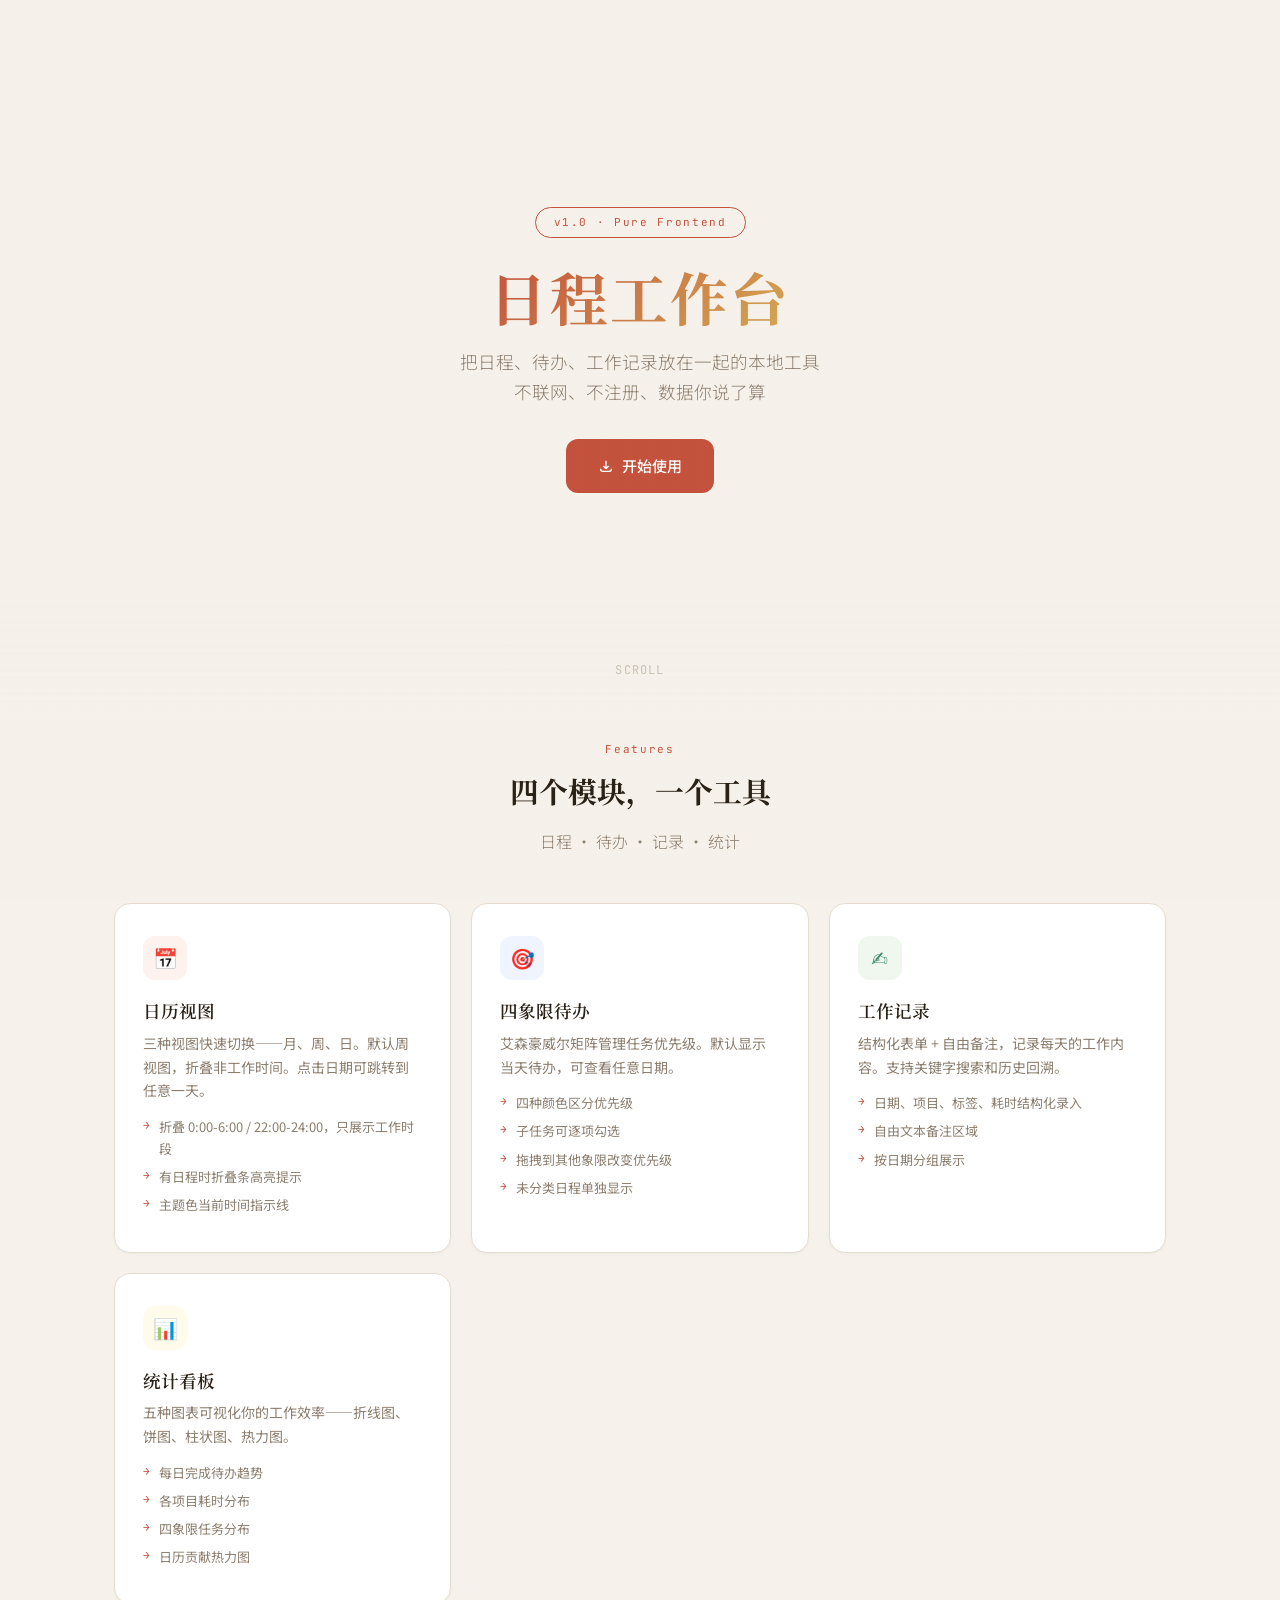
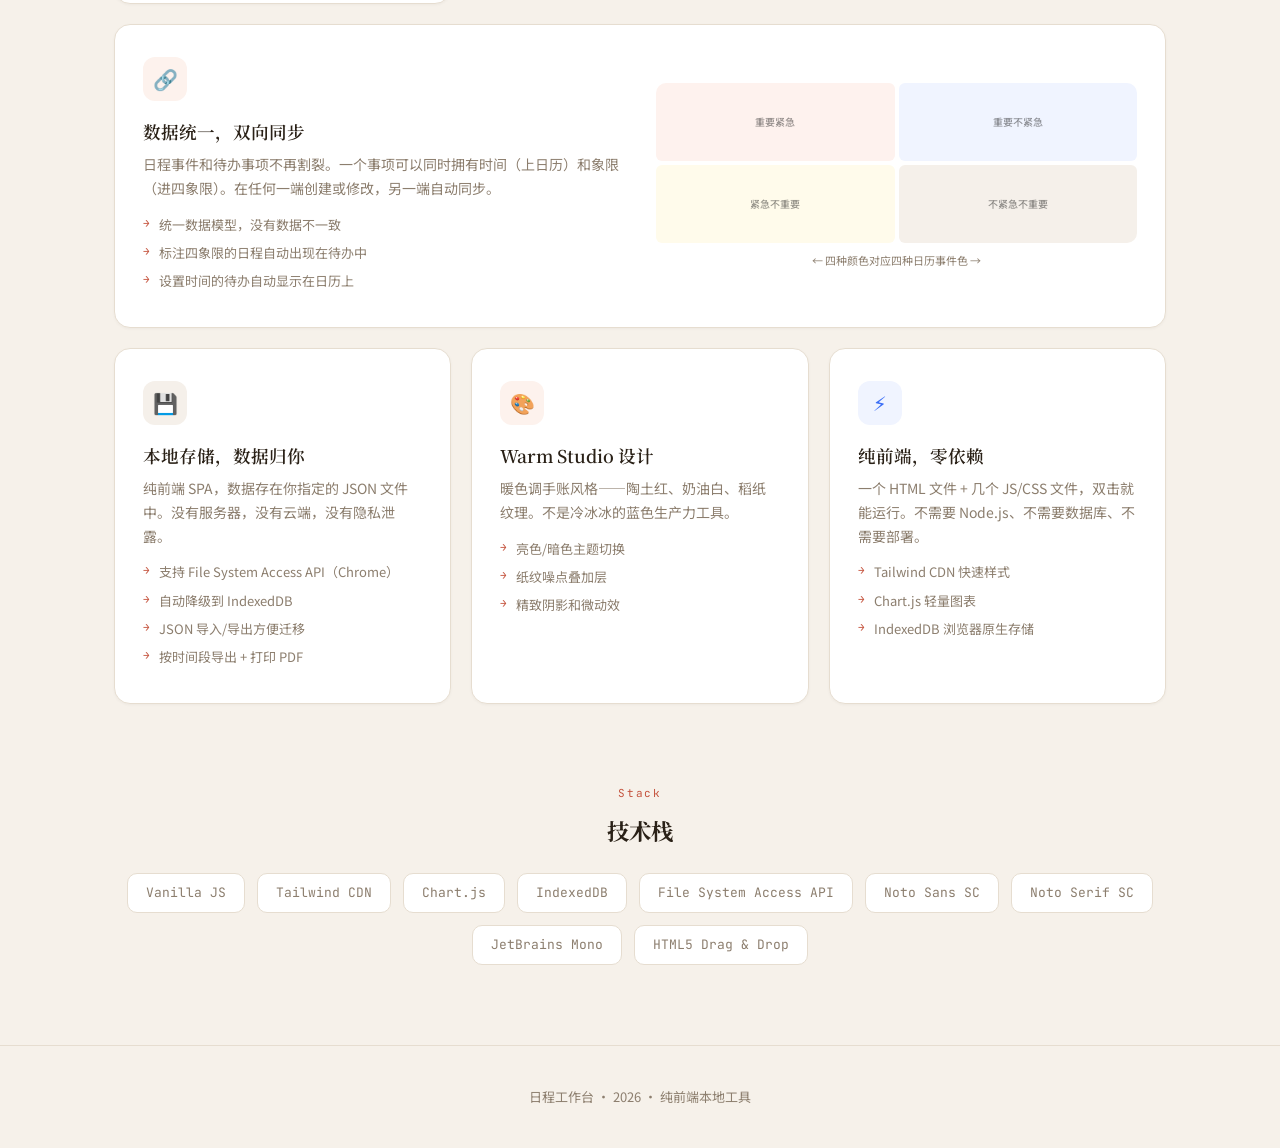
==== docs/features.html @ 126ec4f9 "init: 日程工作台 SPA + sync server" ====
<!DOCTYPE html>
<html lang="zh-CN">
<head>
<meta charset="UTF-8">
<meta name="viewport" content="width=device-width, initial-scale=1.0">
<title>日程工作台 · 功能介绍</title>
<link rel="preconnect" href="https://fonts.googleapis.com">
<link rel="preconnect" href="https://fonts.gstatic.com" crossorigin>
<link href="https://fonts.googleapis.com/css2?family=Noto+Serif+SC:wght@400;600;700&family=Noto+Sans+SC:wght@300;400;500;600;700&family=JetBrains+Mono:wght@400;500&display=swap" rel="stylesheet">
<style>
:root {
  --font-serif: 'Noto Serif SC', serif;
  --font-sans: 'Noto Sans SC', system-ui, sans-serif;
  --font-mono: 'JetBrains Mono', monospace;
  --warm-bg: #f6f1ea;
  --warm-surface: #ffffff;
  --warm-text: #2a2117;
  --warm-secondary: #8c7e6e;
  --warm-primary: #c4523c;
  --warm-primary-light: #fdf2ed;
  --warm-border: #e6ddd0;
  --warm-accent: #d4a853;
  --shadow-sm: 0 1px 3px rgba(0,0,0,0.04);
  --shadow-md: 0 4px 12px rgba(0,0,0,0.05);
  --shadow-lg: 0 8px 30px rgba(0,0,0,0.06);
}

* { box-sizing: border-box; margin: 0; padding: 0; }

body {
  font-family: var(--font-sans);
  background: var(--warm-bg);
  color: var(--warm-text);
  -webkit-font-smoothing: antialiased;
  line-height: 1.7;
  overflow-x: hidden;
}

/* ─── Paper Texture ─── */
body::before {
  content: '';
  position: fixed; inset: 0;
  pointer-events: none; z-index: 9999;
  opacity: 0.025; mix-blend-mode: multiply;
  background:
    repeating-linear-gradient(0deg, transparent, transparent 1px, rgba(0,0,0,0.04) 1px, rgba(0,0,0,0.04) 2px),
    repeating-linear-gradient(90deg, transparent, transparent 2px, rgba(0,0,0,0.015) 2px, rgba(0,0,0,0.015) 3px);
}

/* ─── Hero ─── */
.hero {
  min-height: 80vh;
  display: flex;
  flex-direction: column;
  align-items: center;
  justify-content: center;
  text-align: center;
  padding: 40px 24px 60px;
  position: relative;
  overflow: hidden;
}
.hero::after {
  content: '';
  position: absolute;
  bottom: 0; left: 0; right: 0;
  height: 120px;
  background: linear-gradient(to top, var(--warm-bg), transparent);
  pointer-events: none;
}
.hero-badge {
  display: inline-block;
  font-family: var(--font-mono);
  font-size: 11px;
  letter-spacing: 0.15em;
  color: var(--warm-primary);
  padding: 5px 18px;
  border: 1px solid var(--warm-primary);
  border-radius: 20px;
  margin-bottom: 24px;
  animation: fadeUp 0.8s ease-out;
}
.hero h1 {
  font-family: var(--font-serif);
  font-size: clamp(2.2rem, 6vw, 3.6rem);
  font-weight: 700;
  letter-spacing: 0.04em;
  line-height: 1.2;
  margin-bottom: 16px;
  animation: fadeUp 0.8s ease-out 0.1s both;
}
.hero h1 span {
  display: inline-block;
  background: linear-gradient(135deg, var(--warm-primary), var(--warm-accent));
  -webkit-background-clip: text;
  -webkit-text-fill-color: transparent;
  background-clip: text;
}
.hero p {
  font-size: 1.1rem;
  color: var(--warm-secondary);
  max-width: 480px;
  margin-bottom: 32px;
  font-weight: 300;
  animation: fadeUp 0.8s ease-out 0.2s both;
}
.hero-cta {
  display: inline-flex;
  align-items: center;
  gap: 8px;
  padding: 14px 32px;
  background: var(--warm-primary);
  color: white;
  border: none;
  border-radius: 12px;
  font-family: var(--font-sans);
  font-size: 15px;
  font-weight: 500;
  cursor: pointer;
  text-decoration: none;
  transition: transform 0.2s, box-shadow 0.2s;
  animation: fadeUp 0.8s ease-out 0.3s both;
}
.hero-cta:hover { transform: translateY(-2px); box-shadow: 0 8px 20px rgba(196,82,60,0.25); }
.hero-scroll {
  position: absolute;
  bottom: 40px;
  left: 50%;
  transform: translateX(-50%);
  animation: bounce 2s infinite;
  font-size: 12px;
  color: var(--warm-secondary);
  font-family: var(--font-mono);
  letter-spacing: 0.1em;
}

/* ─── Features Grid ─── */
.features {
  max-width: 1100px;
  margin: 0 auto;
  padding: 20px 24px 80px;
}
.section-label {
  text-align: center;
  font-family: var(--font-mono);
  font-size: 11px;
  letter-spacing: 0.15em;
  color: var(--warm-primary);
  margin-bottom: 8px;
}
.section-title {
  text-align: center;
  font-family: var(--font-serif);
  font-size: 1.8rem;
  font-weight: 700;
  margin-bottom: 12px;
}
.section-sub {
  text-align: center;
  color: var(--warm-secondary);
  font-weight: 300;
  margin-bottom: 48px;
}
.grid {
  display: grid;
  grid-template-columns: repeat(auto-fit, minmax(300px, 1fr));
  gap: 20px;
}

/* ─── Feature Card ─── */
.feature-card {
  background: var(--warm-surface);
  border: 1px solid var(--warm-border);
  border-radius: 16px;
  padding: 32px 28px;
  box-shadow: var(--shadow-sm);
  transition: box-shadow 0.3s, transform 0.25s;
  position: relative;
  overflow: hidden;
}
.feature-card::before {
  content: '';
  position: absolute;
  top: 0; left: 0; right: 0;
  height: 3px;
  background: linear-gradient(90deg, var(--warm-primary), var(--warm-accent));
  opacity: 0;
  transition: opacity 0.3s;
}
.feature-card:hover::before { opacity: 1; }
.feature-card:hover { box-shadow: var(--shadow-lg); transform: translateY(-4px); }
.feature-icon {
  width: 44px; height: 44px;
  border-radius: 12px;
  display: flex; align-items: center; justify-content: center;
  margin-bottom: 16px;
  font-size: 20px;
}
.feature-card h3 { font-family: var(--font-serif); font-size: 1.1rem; font-weight: 600; margin-bottom: 6px; }
.feature-card p { font-size: 14px; color: var(--warm-secondary); line-height: 1.7; }
.feature-card ul { margin-top: 10px; list-style: none; }
.feature-card li {
  font-size: 13px;
  color: var(--warm-secondary);
  padding: 3px 0;
  padding-left: 16px;
  position: relative;
}
.feature-card li::before {
  content: '→';
  position: absolute;
  left: 0;
  color: var(--warm-primary);
  font-family: var(--font-mono);
  font-size: 11px;
}

/* ─── Wide Card ─── */
.card-wide {
  grid-column: 1 / -1;
  display: grid;
  grid-template-columns: 1fr 1fr;
  gap: 32px;
  align-items: center;
}
@media (max-width: 700px) { .card-wide { grid-template-columns: 1fr; } }
.card-wide .mockup {
  background: linear-gradient(145deg, #faf7f2, #f0e8dc);
  border-radius: 14px;
  padding: 20px;
  min-height: 200px;
  border: 1px solid var(--warm-border);
  display: flex;
  align-items: center;
  justify-content: center;
  font-family: var(--font-mono);
  font-size: 12px;
  color: var(--warm-secondary);
  text-align: center;
  line-height: 2;
}

/* ─── Quadrant Grid Demo ─── */
.quadrant-demo {
  display: grid;
  grid-template-columns: 1fr 1fr;
  gap: 4px;
  width: 100%;
  height: 160px;
}
.quadrant-demo div {
  border-radius: 6px;
  display: flex; align-items: center; justify-content: center;
  font-size: 10px;
  font-weight: 500;
  color: rgba(0,0,0,0.4);
  cursor: default;
  transition: transform 0.2s;
}
.quadrant-demo div:hover { transform: scale(1.03); }
.q1 { background: #fef2ee; }
.q2 { background: #f0f4ff; }
.q3 { background: #fffbeb; }
.q4 { background: #f5f0ea; }

/* ─── Calendar Demo ─── */
.cal-demo {
  display: grid;
  grid-template-columns: repeat(7, 1fr);
  gap: 3px;
  width: 100%;
}
.cal-demo .hd { font-size: 9px; text-align: center; color: var(--warm-secondary); padding: 4px 0; font-weight: 600; }
.cal-demo .cell {
  aspect-ratio: 1;
  border-radius: 4px;
  background: rgba(255,255,255,0.6);
  display: flex; align-items: center; justify-content: center;
  font-size: 9px;
  color: var(--warm-secondary);
  border: 1px solid rgba(0,0,0,0.04);
}
.cal-demo .cell.today { background: var(--warm-primary); color: white; font-weight: 600; }
.cal-demo .cell.has-event { border-left: 2px solid var(--warm-primary); }

/* ─── Tech Stack ─── */
.tech-stack {
  max-width: 1100px;
  margin: 0 auto;
  padding: 0 24px 80px;
  text-align: center;
}
.tech-grid {
  display: flex;
  flex-wrap: wrap;
  justify-content: center;
  gap: 12px;
  margin-top: 24px;
}
.tech-item {
  padding: 8px 18px;
  background: var(--warm-surface);
  border: 1px solid var(--warm-border);
  border-radius: 10px;
  font-size: 13px;
  font-family: var(--font-mono);
  color: var(--warm-secondary);
  transition: all 0.2s;
}
.tech-item:hover { border-color: var(--warm-primary); color: var(--warm-primary); }

/* ─── Footer ─── */
footer {
  text-align: center;
  padding: 40px 24px;
  border-top: 1px solid var(--warm-border);
  font-size: 13px;
  color: var(--warm-secondary);
}

/* ─── Animations ─── */
@keyframes fadeUp {
  from { opacity: 0; transform: translateY(20px); }
  to   { opacity: 1; transform: translateY(0); }
}
@keyframes bounce {
  0%, 100% { transform: translateX(-50%) translateY(0); }
  50% { transform: translateX(-50%) translateY(6px); }
}
.feature-card { animation: fadeUp 0.6s ease-out both; }
.feature-card:nth-child(1) { animation-delay: 0.05s; }
.feature-card:nth-child(2) { animation-delay: 0.1s; }
.feature-card:nth-child(3) { animation-delay: 0.15s; }
.feature-card:nth-child(4) { animation-delay: 0.2s; }
.feature-card:nth-child(5) { animation-delay: 0.25s; }
.feature-card:nth-child(6) { animation-delay: 0.3s; }
.feature-card:nth-child(7) { animation-delay: 0.35s; }
.feature-card:nth-child(8) { animation-delay: 0.4s; }
</style>
</head>
<body>

<!-- ═══ HERO ═══ -->
<section class="hero">
  <div class="hero-badge">v1.0 · Pure Frontend</div>
  <h1><span>日程工作台</span></h1>
  <p>把日程、待办、工作记录放在一起的本地工具<br>不联网、不注册、数据你说了算</p>
  <a class="hero-cta" href="javascript:void(0)" onclick="alert('双击 index.html 即可打开')">
    <svg width="16" height="16" viewBox="0 0 24 24" fill="none" stroke="currentColor" stroke-width="2"><path d="M4 16v1a3 3 0 003 3h10a3 3 0 003-3v-1m-4-4l-4 4m0 0l-4-4m4 4V4"/></svg>
    开始使用
  </a>
  <div class="hero-scroll">SCROLL</div>
</section>

<!-- ═══ FEATURES ═══ -->
<section class="features">
  <div class="section-label">Features</div>
  <h2 class="section-title">四个模块，一个工具</h2>
  <p class="section-sub">日程 · 待办 · 记录 · 统计</p>

  <div class="grid">

    <!-- 1 -->
    <div class="feature-card">
      <div class="feature-icon" style="background:#fdf2ed;color:#c4523c;">📅</div>
      <h3>日历视图</h3>
      <p>三种视图快速切换——月、周、日。默认周视图，折叠非工作时间。点击日期可跳转到任意一天。</p>
      <ul>
        <li>折叠 0:00-6:00 / 22:00-24:00，只展示工作时段</li>
        <li>有日程时折叠条高亮提示</li>
        <li>主题色当前时间指示线</li>
      </ul>
    </div>

    <!-- 2 -->
    <div class="feature-card">
      <div class="feature-icon" style="background:#f0f4ff;color:#3b82f6;">🎯</div>
      <h3>四象限待办</h3>
      <p>艾森豪威尔矩阵管理任务优先级。默认显示当天待办，可查看任意日期。</p>
      <ul>
        <li>四种颜色区分优先级</li>
        <li>子任务可逐项勾选</li>
        <li>拖拽到其他象限改变优先级</li>
        <li>未分类日程单独显示</li>
      </ul>
    </div>

    <!-- 3 -->
    <div class="feature-card">
      <div class="feature-icon" style="background:#f0f7ee;color:#3a8c6a;">✍️</div>
      <h3>工作记录</h3>
      <p>结构化表单 + 自由备注，记录每天的工作内容。支持关键字搜索和历史回溯。</p>
      <ul>
        <li>日期、项目、标签、耗时结构化录入</li>
        <li>自由文本备注区域</li>
        <li>按日期分组展示</li>
      </ul>
    </div>

    <!-- 4 -->
    <div class="feature-card">
      <div class="feature-icon" style="background:#fffbeb;color:#b8860b;">📊</div>
      <h3>统计看板</h3>
      <p>五种图表可视化你的工作效率——折线图、饼图、柱状图、热力图。</p>
      <ul>
        <li>每日完成待办趋势</li>
        <li>各项目耗时分布</li>
        <li>四象限任务分布</li>
        <li>日历贡献热力图</li>
      </ul>
    </div>

    <!-- 5: wide card -->
    <div class="feature-card card-wide">
      <div>
        <div class="feature-icon" style="background:#fdf2ed;color:#c4523c;">🔗</div>
        <h3>数据统一，双向同步</h3>
        <p>日程事件和待办事项不再割裂。一个事项可以同时拥有时间（上日历）和象限（进四象限）。在任何一端创建或修改，另一端自动同步。</p>
        <ul>
          <li>统一数据模型，没有数据不一致</li>
          <li>标注四象限的日程自动出现在待办中</li>
          <li>设置时间的待办自动显示在日历上</li>
        </ul>
      </div>
      <div>
        <div class="quadrant-demo">
          <div class="q1" style="border-top-left-radius:10px;">重要紧急</div>
          <div class="q2" style="border-top-right-radius:10px;">重要不紧急</div>
          <div class="q3">紧急不重要</div>
          <div class="q4" style="border-bottom-right-radius:10px;">不紧急不重要</div>
        </div>
        <div style="margin-top:8px;text-align:center;font-size:11px;color:var(--warm-secondary);">← 四种颜色对应四种日历事件色 →</div>
      </div>
    </div>

    <!-- 6 -->
    <div class="feature-card">
      <div class="feature-icon" style="background:#f5f0ea;color:#8c7e6e;">💾</div>
      <h3>本地存储，数据归你</h3>
      <p>纯前端 SPA，数据存在你指定的 JSON 文件中。没有服务器，没有云端，没有隐私泄露。</p>
      <ul>
        <li>支持 File System Access API（Chrome）</li>
        <li>自动降级到 IndexedDB</li>
        <li>JSON 导入/导出方便迁移</li>
        <li>按时间段导出 + 打印 PDF</li>
      </ul>
    </div>

    <!-- 7 -->
    <div class="feature-card">
      <div class="feature-icon" style="background:#fdf2ed;color:#c4523c;">🎨</div>
      <h3>Warm Studio 设计</h3>
      <p>暖色调手账风格——陶土红、奶油白、稻纸纹理。不是冷冰冰的蓝色生产力工具。</p>
      <ul>
        <li>亮色/暗色主题切换</li>
        <li>纸纹噪点叠加层</li>
        <li>精致阴影和微动效</li>
      </ul>
    </div>

    <!-- 8 -->
    <div class="feature-card">
      <div class="feature-icon" style="background:#f0f4ff;color:#3b6ef6;">⚡</div>
      <h3>纯前端，零依赖</h3>
      <p>一个 HTML 文件 + 几个 JS/CSS 文件，双击就能运行。不需要 Node.js、不需要数据库、不需要部署。</p>
      <ul>
        <li>Tailwind CDN 快速样式</li>
        <li>Chart.js 轻量图表</li>
        <li>IndexedDB 浏览器原生存储</li>
      </ul>
    </div>

  </div>
</section>

<!-- ═══ TECH STACK ═══ -->
<section class="tech-stack">
  <div class="section-label">Stack</div>
  <h2 class="section-title" style="font-size:1.4rem;">技术栈</h2>
  <div class="tech-grid">
    <span class="tech-item">Vanilla JS</span>
    <span class="tech-item">Tailwind CDN</span>
    <span class="tech-item">Chart.js</span>
    <span class="tech-item">IndexedDB</span>
    <span class="tech-item">File System Access API</span>
    <span class="tech-item">Noto Sans SC</span>
    <span class="tech-item">Noto Serif SC</span>
    <span class="tech-item">JetBrains Mono</span>
    <span class="tech-item">HTML5 Drag & Drop</span>
  </div>
</section>

<footer>
 日程工作台 · 2026 · 纯前端本地工具
</footer>
</body>
</html>
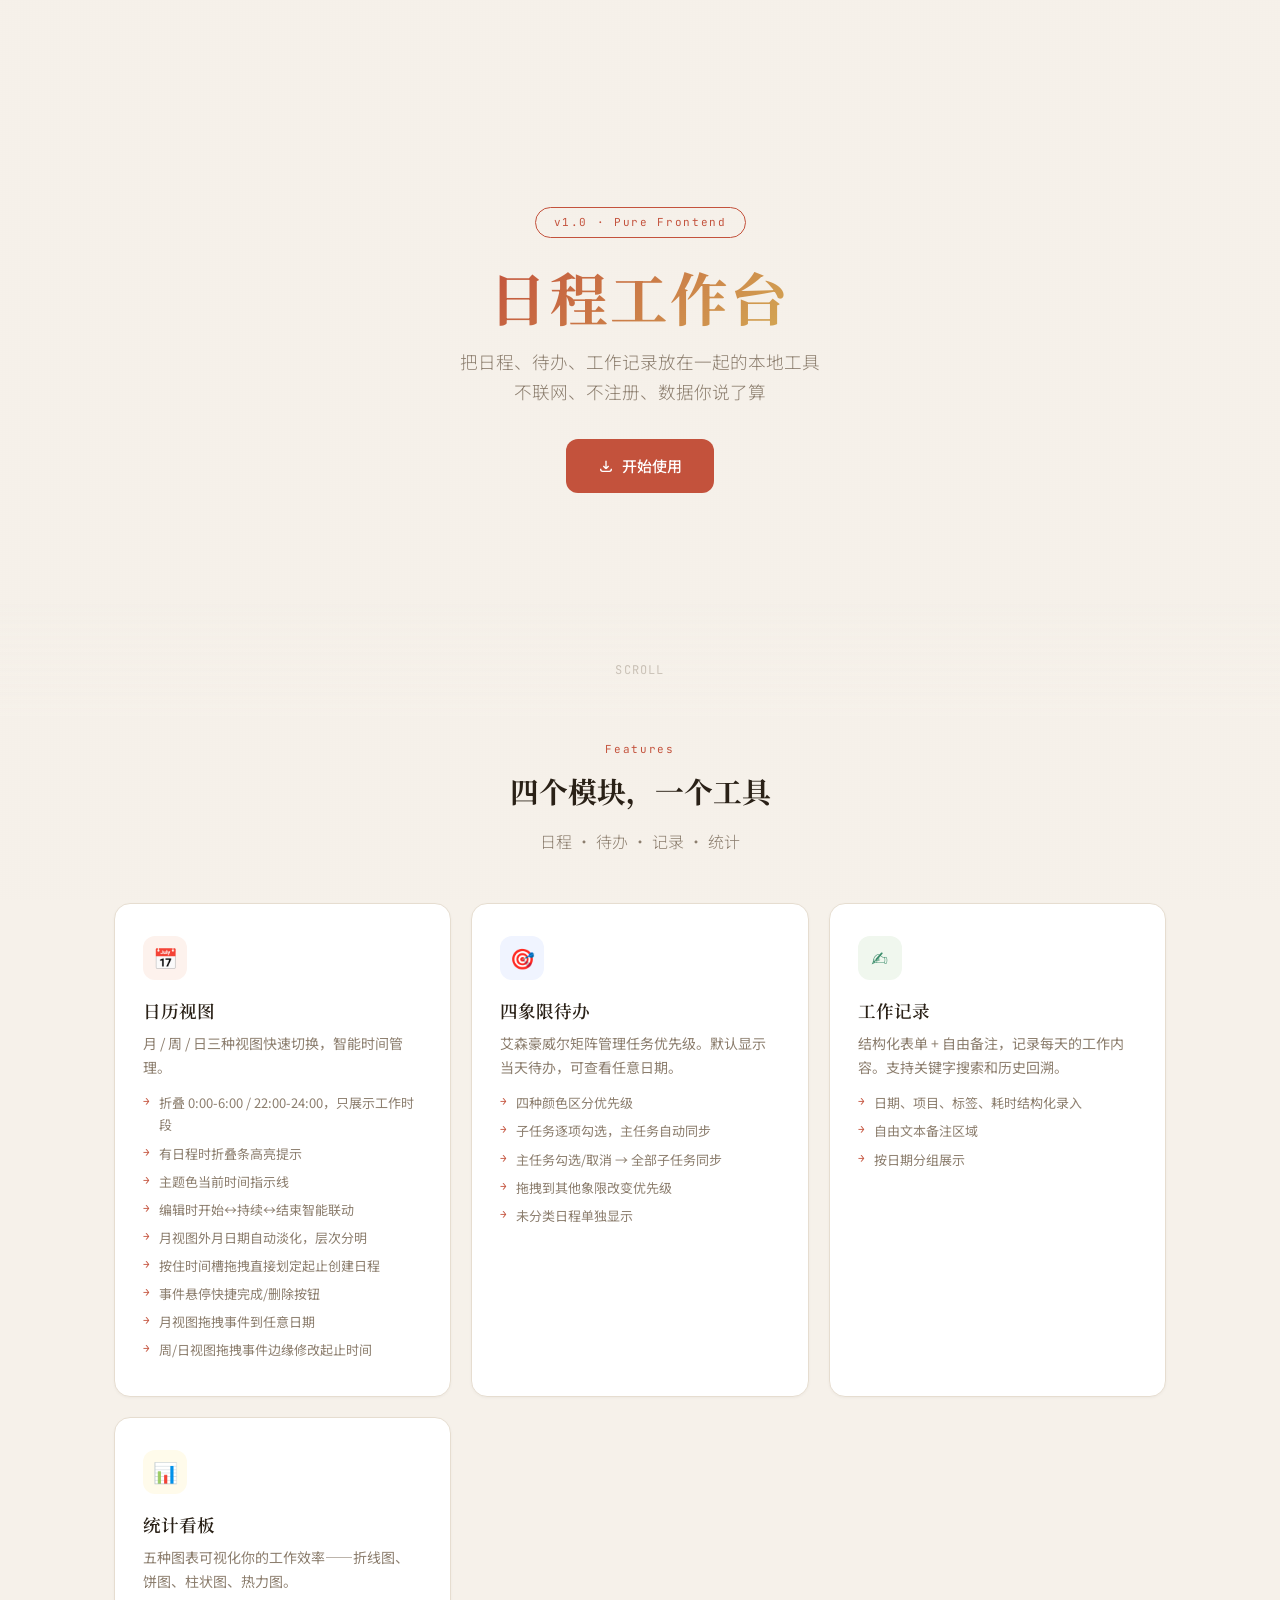
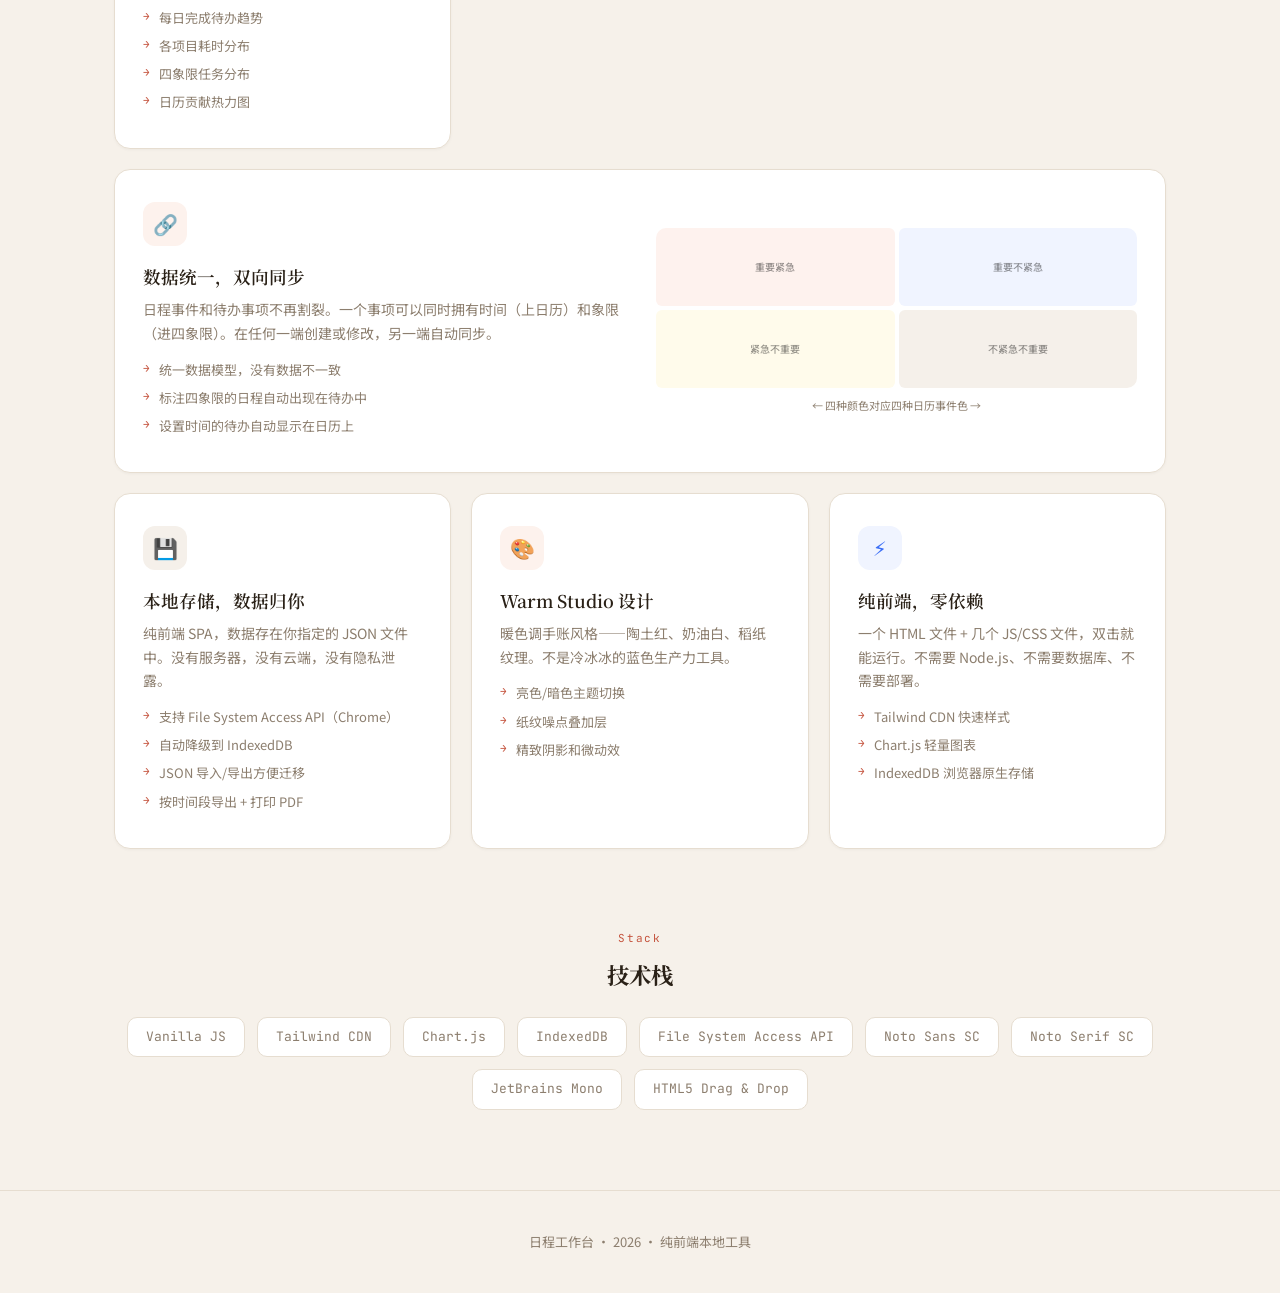
==== commit 1f46c971: "feat: worklog auto-grow/autocomplete/chips, calendar draw-create/resize/quick-actions, modal alert→i" ====
--- a/docs/features.html
+++ b/docs/features.html
@@ -363,11 +363,17 @@
     <div class="feature-card">
       <div class="feature-icon" style="background:#fdf2ed;color:#c4523c;">📅</div>
       <h3>日历视图</h3>
-      <p>三种视图快速切换——月、周、日。默认周视图，折叠非工作时间。点击日期可跳转到任意一天。</p>
+      <p>月 / 周 / 日三种视图快速切换，智能时间管理。</p>
       <ul>
         <li>折叠 0:00-6:00 / 22:00-24:00，只展示工作时段</li>
         <li>有日程时折叠条高亮提示</li>
         <li>主题色当前时间指示线</li>
+        <li>编辑时开始↔持续↔结束智能联动</li>
+        <li>月视图外月日期自动淡化，层次分明</li>
+        <li>按住时间槽拖拽直接划定起止创建日程</li>
+        <li>事件悬停快捷完成/删除按钮</li>
+        <li>月视图拖拽事件到任意日期</li>
+        <li>周/日视图拖拽事件边缘修改起止时间</li>
       </ul>
     </div>
 
@@ -378,7 +384,8 @@
       <p>艾森豪威尔矩阵管理任务优先级。默认显示当天待办，可查看任意日期。</p>
       <ul>
         <li>四种颜色区分优先级</li>
-        <li>子任务可逐项勾选</li>
+        <li>子任务逐项勾选，主任务自动同步</li>
+        <li>主任务勾选/取消 → 全部子任务同步</li>
         <li>拖拽到其他象限改变优先级</li>
         <li>未分类日程单独显示</li>
       </ul>
